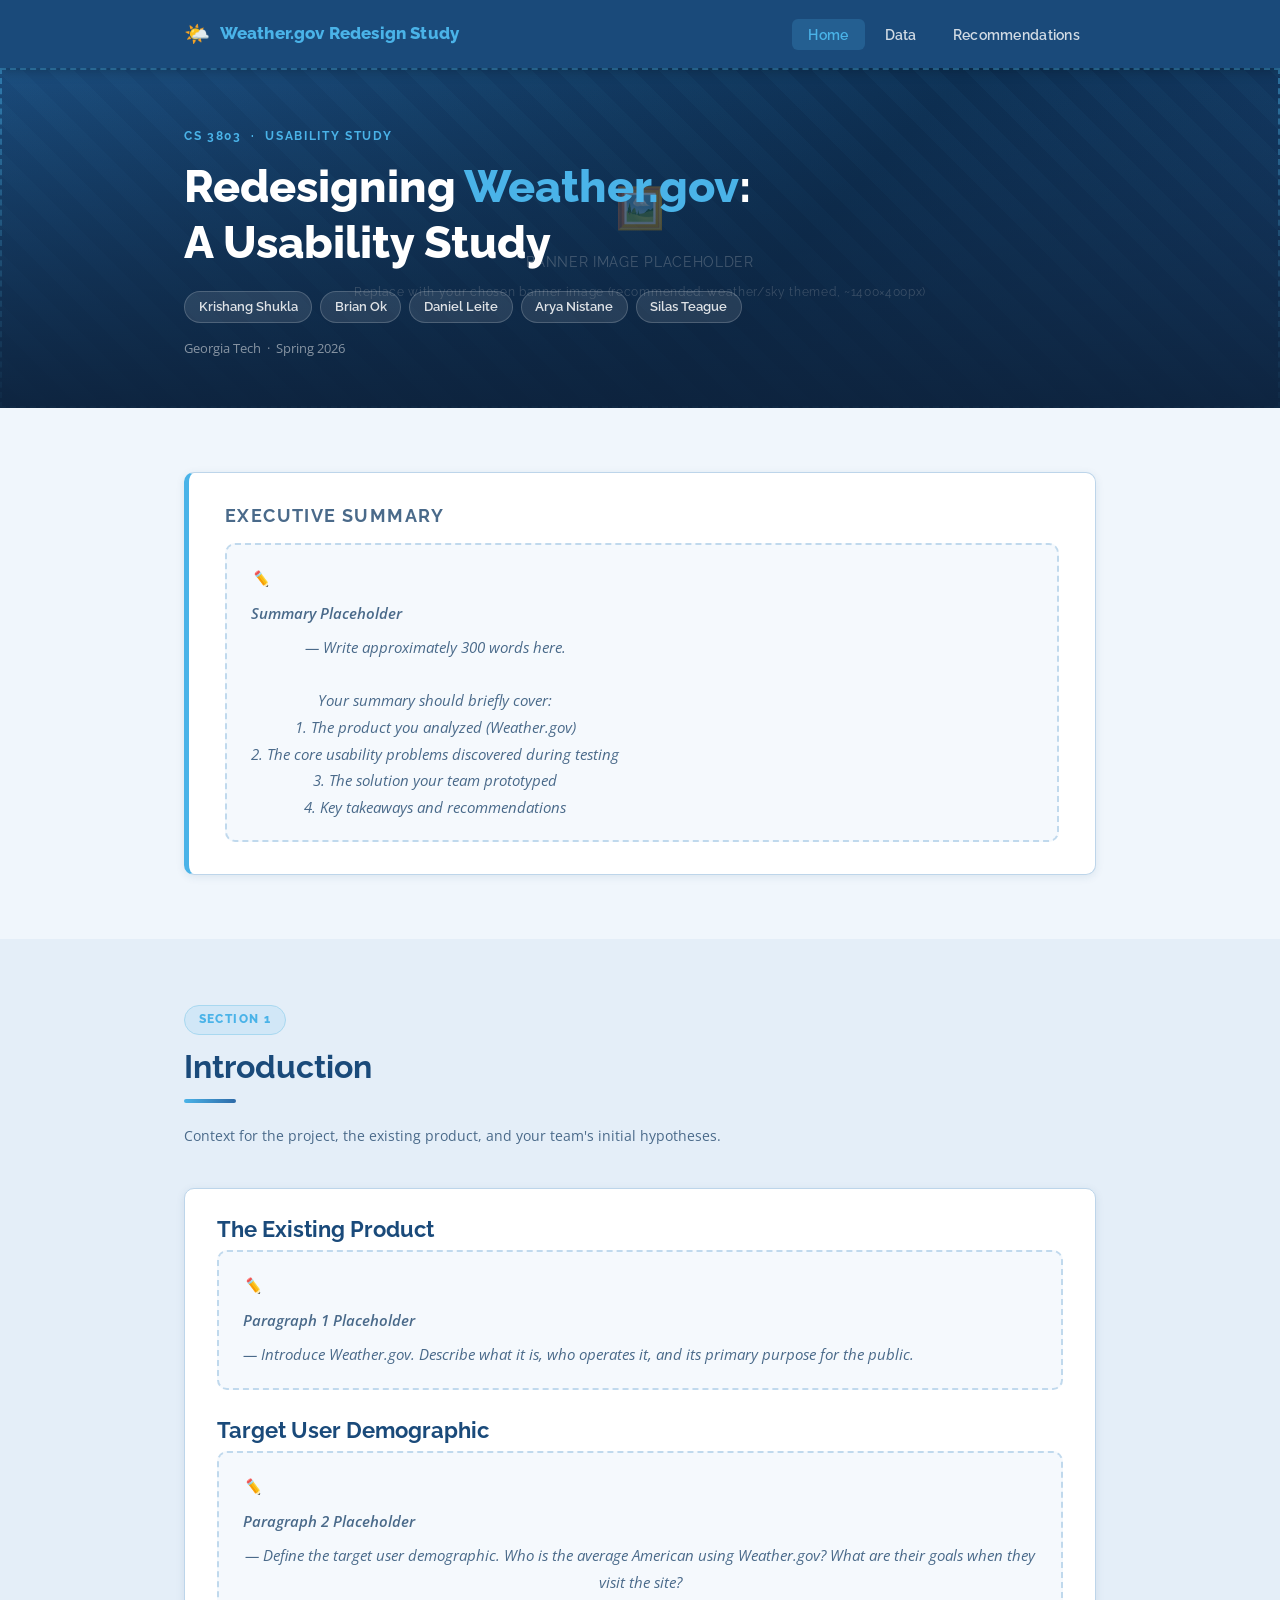
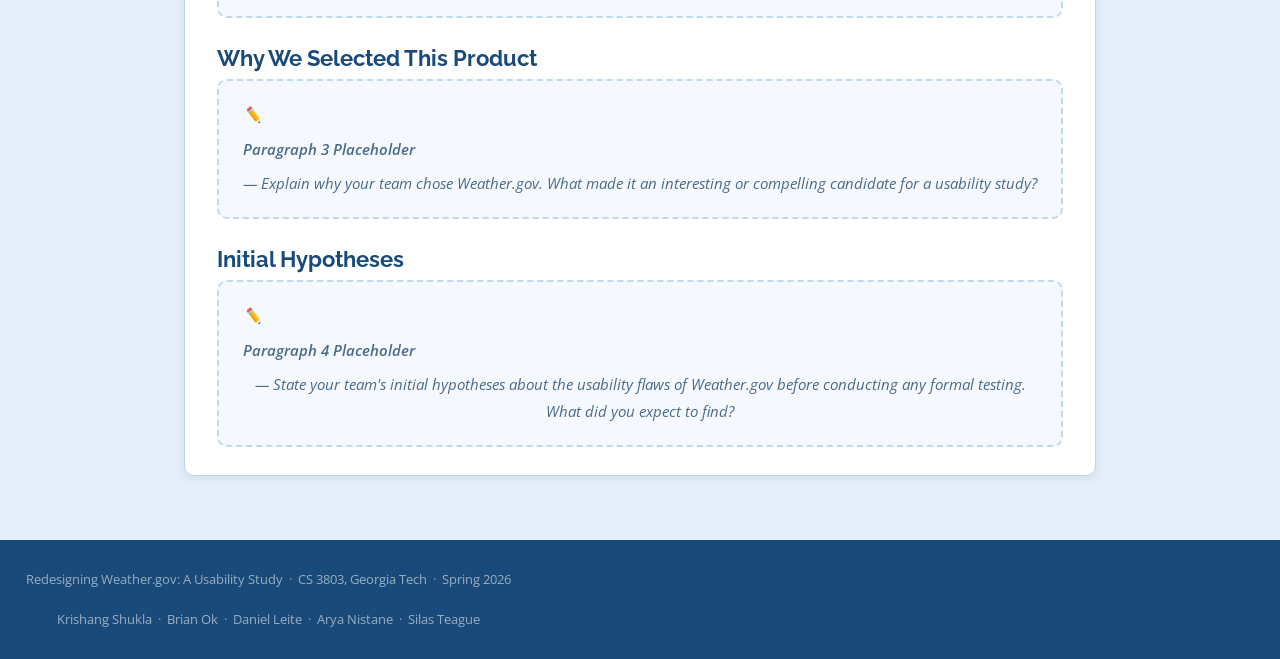
==== index.html @ 23326014 "created html and css files" ====
<!DOCTYPE html>
<html lang="en">
<head>
  <meta charset="UTF-8" />
  <meta name="viewport" content="width=device-width, initial-scale=1.0" />
  <title>Redesigning Weather.gov — Usability Study</title>
  <link rel="stylesheet" href="styles.css" />
</head>
<body>

  <!-- ======================================================
       NAVIGATION
  ====================================================== -->
  <nav class="navbar" role="navigation" aria-label="Main navigation">
    <div class="container">
      <div class="navbar__brand">
        <span class="brand-icon">🌤️</span>
        <span class="brand-text">Weather.gov <span>Redesign Study</span></span>
      </div>
      <ul class="navbar__links">
        <li><a href="index.html" class="active">Home</a></li>
        <li><a href="data.html">Data</a></li>
        <li><a href="recommendations.html">Recommendations</a></li>
      </ul>
    </div>
  </nav>

  <main class="page-content">

    <!-- ======================================================
         HERO / BANNER
    ====================================================== -->
    <header class="hero" role="banner">

      <!-- Banner image placeholder — replace with your banner image -->
      <div class="hero__banner-placeholder" aria-hidden="true">
        <span class="ph-icon">🖼️</span>
        <span>BANNER IMAGE PLACEHOLDER</span>
        <span style="font-size:0.75rem;">Replace with your chosen banner image (recommended: weather/sky themed, ~1400×400px)</span>
      </div>

      <div class="hero__overlay">
        <div class="container">
          <div class="hero__tag">CS 3803 &nbsp;·&nbsp; Usability Study</div>
          <h1 class="hero__title">
            Redesigning <span>Weather.gov</span>:<br>
            A Usability Study
          </h1>
          <div class="hero__authors" aria-label="Authors">
            <span class="author-chip">Krishang Shukla</span>
            <span class="author-chip">Brian Ok</span>
            <span class="author-chip">Daniel Leite</span>
            <span class="author-chip">Arya Nistane</span>
            <span class="author-chip">Silas Teague</span>
          </div>
          <p class="hero__course">Georgia Tech &nbsp;·&nbsp; Spring 2026</p>
        </div>
      </div>
    </header>

    <!-- ======================================================
         SUMMARY
    ====================================================== -->
    <section class="section" aria-labelledby="summary-heading">
      <div class="container">
        <div class="summary-card">
          <h2 id="summary-heading">Executive Summary</h2>

          <!-- ✏️ WRITE HERE: ~300 words. Cover (1) the product you analyzed,
               (2) core problems discovered during testing, (3) the solution
               you prototyped, and (4) key takeaways / recommendations. -->
          <div class="placeholder placeholder--text" role="region" aria-label="Summary placeholder">
            ✏️ <strong>Summary Placeholder</strong> — Write approximately 300 words here.<br><br>
            Your summary should briefly cover:<br>
            1. The product you analyzed (Weather.gov)<br>
            2. The core usability problems discovered during testing<br>
            3. The solution your team prototyped<br>
            4. Key takeaways and recommendations
          </div>

        </div>
      </div>
    </section>

    <!-- ======================================================
         INTRODUCTION
    ====================================================== -->
    <section class="section section--alt" aria-labelledby="intro-heading">
      <div class="container">

        <div class="section-header">
          <span class="section-label">Section 1</span>
          <h2 id="intro-heading">Introduction</h2>
          <div class="divider"></div>
          <p style="color: var(--text-muted); font-size: 0.9rem;">
            Context for the project, the existing product, and your team's initial hypotheses.
          </p>
        </div>

        <div class="card">

          <!-- ✏️ PARAGRAPH 1: Introduce the existing product (Weather.gov).
               What is it? Who runs it? What is its purpose? -->
          <h3>The Existing Product</h3>
          <div class="placeholder placeholder--text" aria-label="Introduction paragraph 1 placeholder">
            ✏️ <strong>Paragraph 1 Placeholder</strong> — Introduce Weather.gov. Describe what it is, who operates it, and its primary purpose for the public.
          </div>

          <br>

          <!-- ✏️ PARAGRAPH 2: Define the target user demographic for Weather.gov. -->
          <h3>Target User Demographic</h3>
          <div class="placeholder placeholder--text" aria-label="Introduction paragraph 2 placeholder">
            ✏️ <strong>Paragraph 2 Placeholder</strong> — Define the target user demographic. Who is the average American using Weather.gov? What are their goals when they visit the site?
          </div>

          <br>

          <!-- ✏️ PARAGRAPH 3: Why did your team select Weather.gov? -->
          <h3>Why We Selected This Product</h3>
          <div class="placeholder placeholder--text" aria-label="Introduction paragraph 3 placeholder">
            ✏️ <strong>Paragraph 3 Placeholder</strong> — Explain why your team chose Weather.gov. What made it an interesting or compelling candidate for a usability study?
          </div>

          <br>

          <!-- ✏️ PARAGRAPH 4: What were your initial hypotheses about its usability flaws? -->
          <h3>Initial Hypotheses</h3>
          <div class="placeholder placeholder--text" aria-label="Introduction paragraph 4 placeholder">
            ✏️ <strong>Paragraph 4 Placeholder</strong> — State your team's initial hypotheses about the usability flaws of Weather.gov before conducting any formal testing. What did you expect to find?
          </div>

        </div>
      </div>
    </section>

  </main>

  <!-- ======================================================
       FOOTER
  ====================================================== -->
  <footer class="footer" role="contentinfo">
    <p>Redesigning Weather.gov: A Usability Study &nbsp;·&nbsp; CS 3803, Georgia Tech &nbsp;·&nbsp; Spring 2026</p>
    <p style="margin-top:0.35rem;">Krishang Shukla &nbsp;·&nbsp; Brian Ok &nbsp;·&nbsp; Daniel Leite &nbsp;·&nbsp; Arya Nistane &nbsp;·&nbsp; Silas Teague</p>
  </footer>

</body>
</html>
---- styles.css ----
/* ============================================================
   Weather.gov Redesign — Usability Study Report
   Shared Stylesheet
   ============================================================ */

/* ---------- Google Fonts ---------- */
@import url('https://fonts.googleapis.com/css2?family=Raleway:wght@400;600;700;800&family=Open+Sans:ital,wght@0,400;0,600;1,400&display=swap');

/* ---------- CSS Variables ---------- */
:root {
  --primary:        #1a4a7a;   /* deep navy — main brand */
  --primary-light:  #2d6aa8;   /* medium blue */
  --accent:         #4ab3e8;   /* sky blue */
  --accent-light:   #a8d8f0;   /* pale sky */
  --bg:             #f0f6fc;   /* page background */
  --bg-section:     #e4eef8;   /* alternating section bg */
  --white:          #ffffff;
  --text:           #192a3a;   /* near-black navy */
  --text-muted:     #4a6a8a;   /* muted blue-gray */
  --border:         #bdd5ea;   /* subtle border */
  --placeholder-bg: #ddeef9;   /* placeholder fill */
  --placeholder-border: #7ab8d9;
  --success:        #2e7d5e;
  --shadow-sm:      0 2px 8px rgba(26, 74, 122, 0.10);
  --shadow-md:      0 4px 20px rgba(26, 74, 122, 0.15);
  --radius:         10px;
  --radius-sm:      6px;
  --max-width:      960px;
  --nav-height:     68px;
}

/* ---------- Reset & Base ---------- */
*, *::before, *::after { box-sizing: border-box; margin: 0; padding: 0; }

html { scroll-behavior: smooth; }

body {
  font-family: 'Open Sans', sans-serif;
  font-size: 16px;
  line-height: 1.75;
  color: var(--text);
  background-color: var(--bg);
}

img {
  max-width: 100%;
  height: auto;
  display: block;
}

a {
  color: var(--primary-light);
  text-decoration: none;
}
a:hover { text-decoration: underline; }

/* ---------- Typography ---------- */
h1, h2, h3, h4 {
  font-family: 'Raleway', sans-serif;
  font-weight: 700;
  color: var(--primary);
  line-height: 1.25;
}

h1 { font-size: clamp(1.9rem, 4vw, 2.8rem); }
h2 { font-size: clamp(1.4rem, 3vw, 2rem);   margin-bottom: 0.5rem; }
h3 { font-size: clamp(1.1rem, 2.5vw, 1.35rem); margin-bottom: 0.4rem; }

p { margin-bottom: 1.1rem; max-width: 72ch; }
p:last-child { margin-bottom: 0; }

strong { font-weight: 600; }
em { font-style: italic; }

figcaption {
  font-size: 0.85rem;
  color: var(--text-muted);
  text-align: center;
  margin-top: 0.5rem;
  font-style: italic;
}

/* ---------- Layout Utilities ---------- */
.container {
  width: 100%;
  max-width: var(--max-width);
  margin-left: auto;
  margin-right: auto;
  padding-left: 1.5rem;
  padding-right: 1.5rem;
}

.section {
  padding: 4rem 0;
}

.section--alt {
  background-color: var(--bg-section);
}

.section-label {
  display: inline-block;
  font-family: 'Raleway', sans-serif;
  font-size: 0.75rem;
  font-weight: 800;
  letter-spacing: 0.12em;
  text-transform: uppercase;
  color: var(--accent);
  background-color: rgba(74, 179, 232, 0.12);
  border: 1px solid var(--accent-light);
  border-radius: 99px;
  padding: 0.2rem 0.85rem;
  margin-bottom: 0.75rem;
}

.section-header {
  margin-bottom: 2.5rem;
}

.divider {
  width: 52px;
  height: 4px;
  background: linear-gradient(90deg, var(--accent), var(--primary-light));
  border-radius: 99px;
  margin: 0.75rem 0 1.25rem;
}

/* ---------- Navigation ---------- */
.navbar {
  position: fixed;
  top: 0;
  left: 0;
  right: 0;
  z-index: 1000;
  height: var(--nav-height);
  background-color: var(--primary);
  box-shadow: 0 2px 12px rgba(0,0,0,0.25);
  display: flex;
  align-items: center;
}

.navbar .container {
  display: flex;
  align-items: center;
  justify-content: space-between;
}

.navbar__brand {
  font-family: 'Raleway', sans-serif;
  font-weight: 800;
  font-size: 1.05rem;
  color: var(--white);
  letter-spacing: 0.01em;
  display: flex;
  align-items: center;
  gap: 0.6rem;
}

.navbar__brand span {
  color: var(--accent);
}

.navbar__brand .brand-icon {
  font-size: 1.3rem;
}

.navbar__links {
  display: flex;
  list-style: none;
  gap: 0.25rem;
}

.navbar__links a {
  font-family: 'Raleway', sans-serif;
  font-weight: 600;
  font-size: 0.9rem;
  color: rgba(255,255,255,0.80);
  padding: 0.45rem 1rem;
  border-radius: var(--radius-sm);
  transition: background 0.2s, color 0.2s;
  letter-spacing: 0.02em;
}

.navbar__links a:hover,
.navbar__links a.active {
  background-color: rgba(255,255,255,0.12);
  color: var(--white);
  text-decoration: none;
}

.navbar__links a.active {
  background-color: rgba(74, 179, 232, 0.20);
  color: var(--accent);
}

/* ---------- Page Offset (for fixed nav) ---------- */
.page-content {
  padding-top: var(--nav-height);
}

/* ---------- Hero / Banner ---------- */
.hero {
  position: relative;
  width: 100%;
  min-height: 340px;
  background: linear-gradient(135deg, var(--primary) 0%, #0d2f52 60%, #163d6a 100%);
  display: flex;
  align-items: flex-end;
  overflow: hidden;
}

.hero__banner-placeholder {
  position: absolute;
  inset: 0;
  display: flex;
  flex-direction: column;
  align-items: center;
  justify-content: center;
  border: 2px dashed rgba(74, 179, 232, 0.45);
  background: repeating-linear-gradient(
    45deg,
    transparent,
    transparent 18px,
    rgba(74, 179, 232, 0.04) 18px,
    rgba(74, 179, 232, 0.04) 36px
  );
  gap: 0.5rem;
  color: rgba(255,255,255,0.45);
  font-family: 'Raleway', sans-serif;
  font-size: 0.85rem;
  letter-spacing: 0.05em;
}

.hero__banner-placeholder .ph-icon { font-size: 2.5rem; }

.hero__overlay {
  position: relative;
  z-index: 2;
  width: 100%;
  padding: 2.5rem 0 3rem;
  background: linear-gradient(to top, rgba(13,34,60,0.92) 0%, transparent 100%);
}

.hero__tag {
  display: inline-block;
  font-family: 'Raleway', sans-serif;
  font-size: 0.75rem;
  font-weight: 700;
  letter-spacing: 0.14em;
  text-transform: uppercase;
  color: var(--accent);
  margin-bottom: 0.75rem;
}

.hero__title {
  color: var(--white);
  font-size: clamp(1.7rem, 4.5vw, 2.8rem);
  font-weight: 800;
  max-width: 700px;
  margin-bottom: 1.25rem;
}

.hero__title span { color: var(--accent); }

.hero__authors {
  display: flex;
  flex-wrap: wrap;
  gap: 0.5rem;
  align-items: center;
}

.author-chip {
  font-family: 'Raleway', sans-serif;
  font-size: 0.82rem;
  font-weight: 600;
  color: rgba(255,255,255,0.85);
  background-color: rgba(255,255,255,0.10);
  border: 1px solid rgba(255,255,255,0.18);
  border-radius: 99px;
  padding: 0.22rem 0.85rem;
}

.hero__course {
  font-size: 0.82rem;
  color: rgba(255,255,255,0.50);
  margin-top: 0.85rem;
}

/* ---------- Page Hero (sub-pages) ---------- */
.page-hero {
  background: linear-gradient(135deg, var(--primary) 0%, #0d2f52 100%);
  padding: 3rem 0 2.5rem;
  color: var(--white);
}

.page-hero h1 { color: var(--white); }

.page-hero .page-hero__subtitle {
  color: rgba(255,255,255,0.65);
  font-size: 1rem;
  margin-top: 0.4rem;
  max-width: 60ch;
}

/* ---------- Summary Card ---------- */
.summary-card {
  background: var(--white);
  border: 1px solid var(--border);
  border-left: 5px solid var(--accent);
  border-radius: var(--radius);
  padding: 2rem 2.25rem;
  box-shadow: var(--shadow-sm);
}

.summary-card h2 {
  font-size: 1.1rem;
  text-transform: uppercase;
  letter-spacing: 0.08em;
  color: var(--text-muted);
  margin-bottom: 1rem;
}

/* ---------- Content Cards ---------- */
.card {
  background: var(--white);
  border: 1px solid var(--border);
  border-radius: var(--radius);
  padding: 1.75rem 2rem;
  box-shadow: var(--shadow-sm);
}

/* ---------- Placeholder Styles ---------- */
.placeholder {
  background-color: var(--placeholder-bg);
  border: 2px dashed var(--placeholder-border);
  border-radius: var(--radius);
  display: flex;
  flex-direction: column;
  align-items: center;
  justify-content: center;
  text-align: center;
  gap: 0.5rem;
  color: var(--primary-light);
  font-family: 'Raleway', sans-serif;
}

.placeholder__icon { font-size: 2rem; opacity: 0.6; }

.placeholder__label {
  font-size: 0.9rem;
  font-weight: 700;
  letter-spacing: 0.04em;
}

.placeholder__hint {
  font-size: 0.78rem;
  color: var(--text-muted);
  font-family: 'Open Sans', sans-serif;
  font-weight: 400;
  max-width: 28ch;
}

/* Placeholder sizes */
.placeholder--banner  { min-height: 220px; }
.placeholder--chart   { min-height: 280px; }
.placeholder--image   { min-height: 220px; }
.placeholder--text    {
  align-items: flex-start;
  padding: 1.25rem 1.5rem;
  min-height: auto;
  font-style: italic;
  color: var(--text-muted);
  font-family: 'Open Sans', sans-serif;
  font-size: 0.95rem;
  font-weight: 400;
  background-color: #f5f9fd;
  border-color: #c0d9ed;
}

/* ---------- Grid Layouts ---------- */
.grid-2 {
  display: grid;
  grid-template-columns: repeat(2, 1fr);
  gap: 1.5rem;
}

.grid-2-1 {
  display: grid;
  grid-template-columns: 2fr 1fr;
  gap: 1.5rem;
  align-items: start;
}

.before-after-grid {
  display: grid;
  grid-template-columns: 1fr 1fr;
  gap: 1.25rem;
}

/* ---------- Before/After Comparison ---------- */
.comparison-block {
  margin-bottom: 3rem;
}

.comparison-block h3 {
  margin-bottom: 1.25rem;
}

.comparison-label {
  font-family: 'Raleway', sans-serif;
  font-size: 0.72rem;
  font-weight: 800;
  letter-spacing: 0.12em;
  text-transform: uppercase;
  padding: 0.3rem 0.8rem;
  border-radius: var(--radius-sm) var(--radius-sm) 0 0;
  display: inline-block;
  margin-bottom: 0;
}

.comparison-label--before {
  background-color: #fde8e8;
  color: #b33030;
}

.comparison-label--after {
  background-color: #e2f5eb;
  color: #1e6e42;
}

.comparison-img-wrap {
  border: 1px solid var(--border);
  border-radius: 0 var(--radius) var(--radius) var(--radius);
  overflow: hidden;
}

/* ---------- Quotes Table ---------- */
.quotes-table {
  width: 100%;
  border-collapse: collapse;
  font-size: 0.93rem;
  background: var(--white);
  border-radius: var(--radius);
  overflow: hidden;
  box-shadow: var(--shadow-sm);
  border: 1px solid var(--border);
}

.quotes-table thead {
  background-color: var(--primary);
  color: var(--white);
  font-family: 'Raleway', sans-serif;
  font-size: 0.82rem;
  letter-spacing: 0.06em;
  text-transform: uppercase;
}

.quotes-table thead th {
  padding: 0.85rem 1.1rem;
  text-align: left;
  font-weight: 700;
}

.quotes-table tbody tr:nth-child(even) {
  background-color: var(--bg);
}

.quotes-table tbody td {
  padding: 0.9rem 1.1rem;
  vertical-align: top;
  border-bottom: 1px solid var(--border);
  color: var(--text);
}

.quotes-table tbody tr:last-child td {
  border-bottom: none;
}

.quotes-table td.quote-cell {
  font-style: italic;
  color: var(--text-muted);
}

.quotes-table td.quote-cell::before { content: '\201C'; }
.quotes-table td.quote-cell::after  { content: '\201D'; }

/* Placeholder row in table */
.quotes-table td.ph-cell {
  color: var(--placeholder-border);
  font-style: italic;
  font-size: 0.88rem;
}

/* ---------- Figma Embed ---------- */
.figma-embed-wrap {
  background-color: var(--placeholder-bg);
  border: 2px dashed var(--placeholder-border);
  border-radius: var(--radius);
  min-height: 480px;
  display: flex;
  flex-direction: column;
  align-items: center;
  justify-content: center;
  gap: 0.75rem;
  text-align: center;
  padding: 2rem;
}

.figma-embed-wrap .ph-icon { font-size: 2.5rem; color: var(--primary-light); opacity: 0.5; }
.figma-embed-wrap p {
  font-size: 0.9rem;
  color: var(--text-muted);
  max-width: 36ch;
}

/* ---------- Footer ---------- */
.footer {
  background-color: var(--primary);
  color: rgba(255,255,255,0.55);
  text-align: center;
  padding: 1.75rem 1rem;
  font-size: 0.82rem;
}

.footer a { color: var(--accent); }

/* ---------- Responsive ---------- */
@media (max-width: 700px) {
  .grid-2,
  .grid-2-1,
  .before-after-grid {
    grid-template-columns: 1fr;
  }

  .navbar__brand .brand-text { display: none; }
}
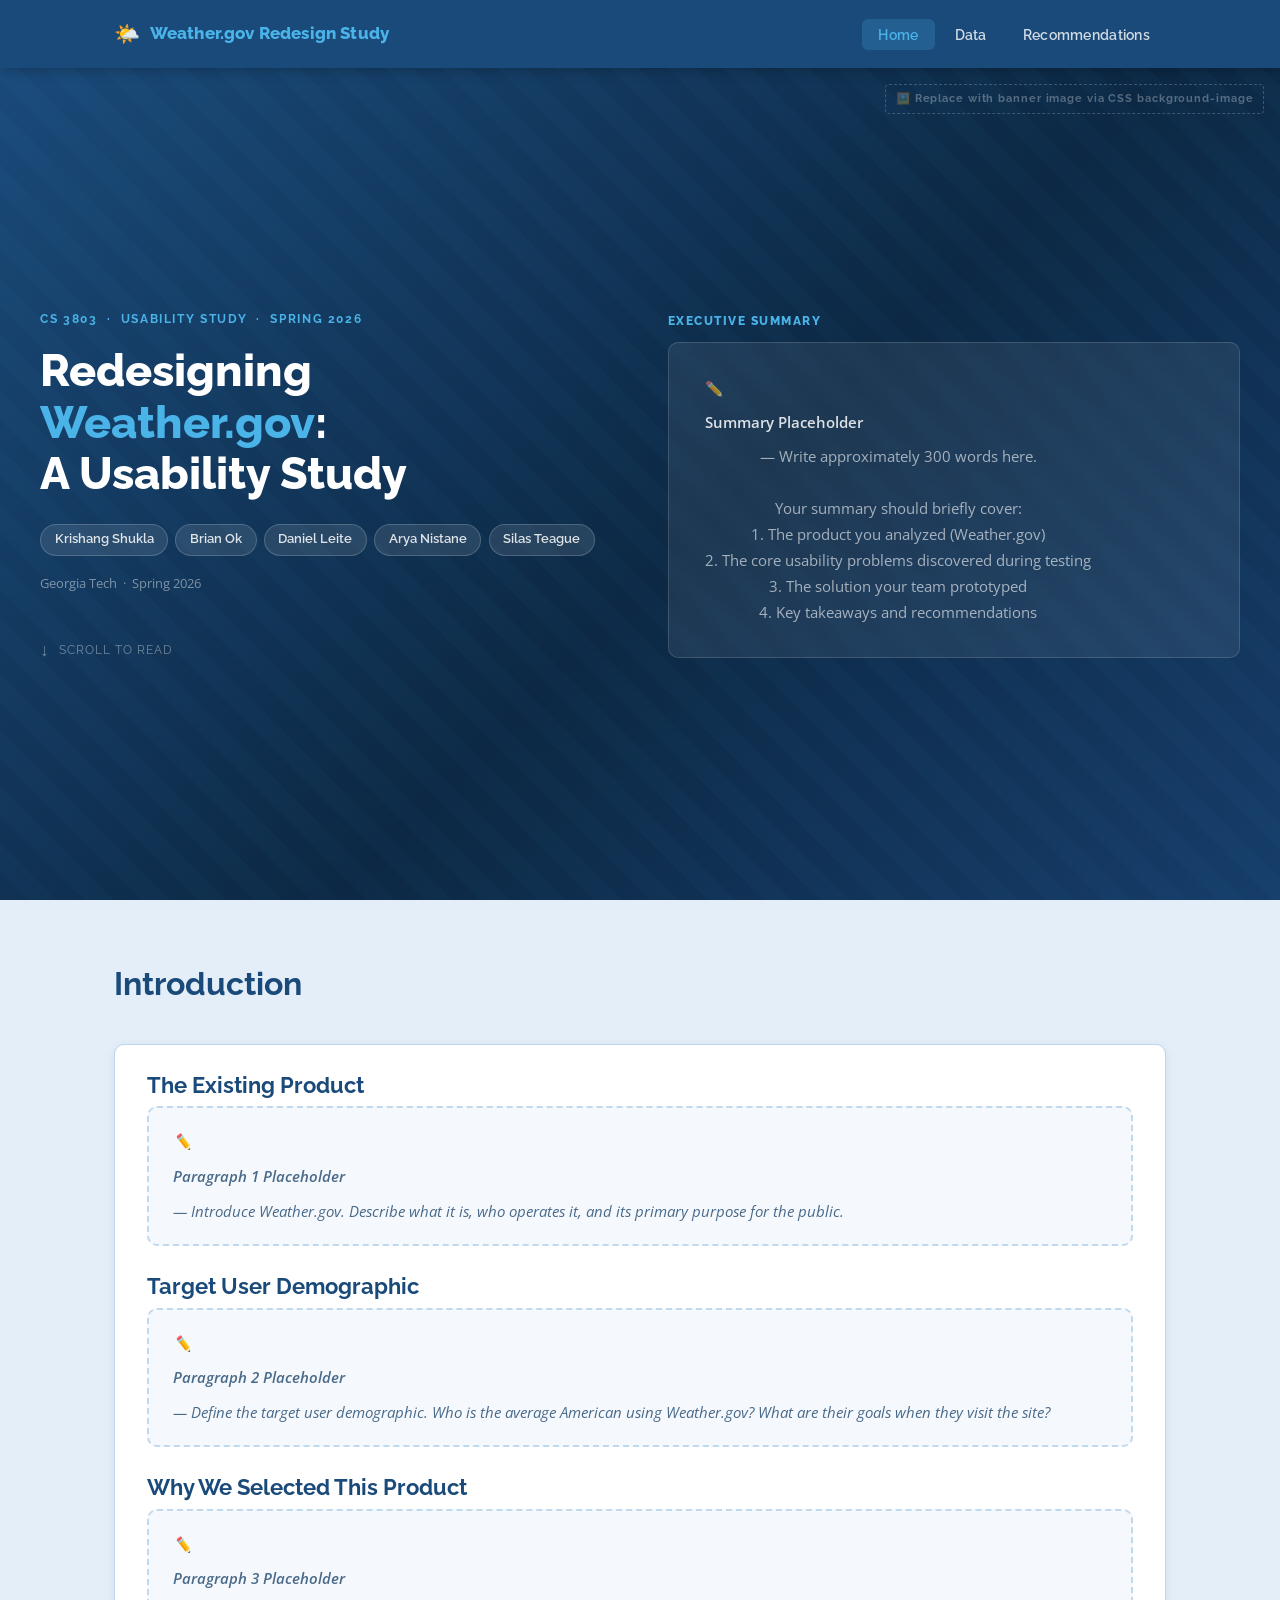
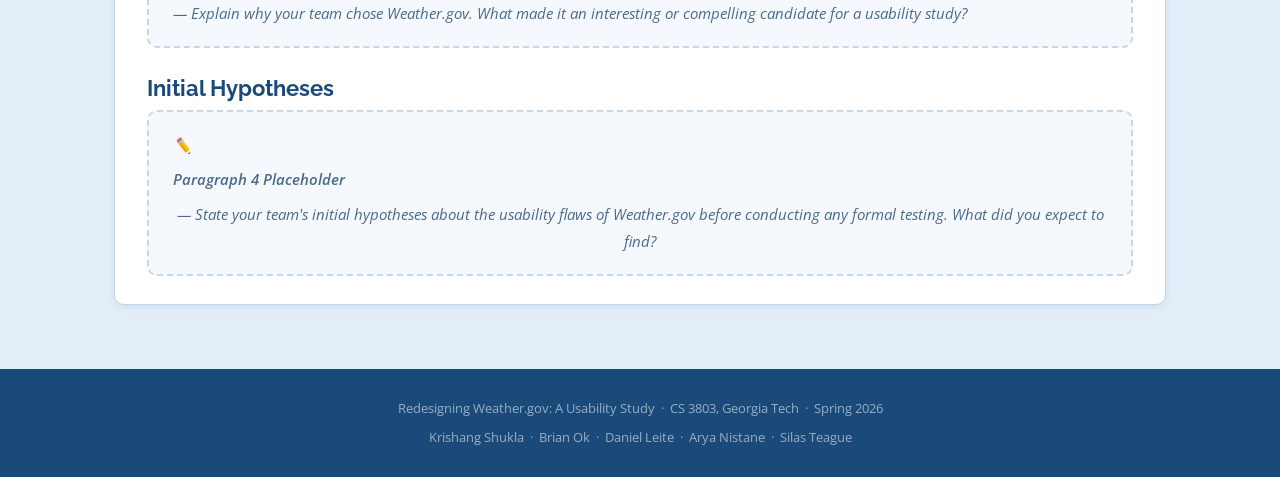
==== commit 10ea5836: "made landing page nicer, added in-page navbar, small stylistic changes" ====
--- a/index.html
+++ b/index.html
@@ -28,79 +28,80 @@
   <main class="page-content">
 
     <!-- ======================================================
-         HERO / BANNER
+         FULL-SCREEN HERO
+         Left: title / authors / course
+         Right: executive summary card
     ====================================================== -->
-    <header class="hero" role="banner">
+    <header class="hero-fs" role="banner">
 
-      <!-- Banner image placeholder — replace with your banner image -->
-      <div class="hero__banner-placeholder" aria-hidden="true">
-        <span class="ph-icon">🖼️</span>
-        <span>BANNER IMAGE PLACEHOLDER</span>
-        <span style="font-size:0.75rem;">Replace with your chosen banner image (recommended: weather/sky themed, ~1400×400px)</span>
-      </div>
+      <!-- Background — swap background-image URL to your banner when ready -->
+      <div class="hero-fs__bg" aria-hidden="true"></div>
+      <span class="hero-fs__bg-label" aria-hidden="true">🖼️ Replace with banner image via CSS background-image</span>
 
-      <div class="hero__overlay">
-        <div class="container">
-          <div class="hero__tag">CS 3803 &nbsp;·&nbsp; Usability Study</div>
-          <h1 class="hero__title">
-            Redesigning <span>Weather.gov</span>:<br>
+      <div class="hero-fs__grid">
+
+        <!-- LEFT: Header info -->
+        <div class="hero-fs__left">
+          <div class="hero-fs__tag">CS 3803 &nbsp;·&nbsp; Usability Study &nbsp;·&nbsp; Spring 2026</div>
+
+          <h1 class="hero-fs__title">
+            Redesigning<br>
+            <span>Weather.gov</span>:<br>
             A Usability Study
           </h1>
-          <div class="hero__authors" aria-label="Authors">
+
+          <div class="hero-fs__authors" aria-label="Authors">
             <span class="author-chip">Krishang Shukla</span>
             <span class="author-chip">Brian Ok</span>
             <span class="author-chip">Daniel Leite</span>
             <span class="author-chip">Arya Nistane</span>
             <span class="author-chip">Silas Teague</span>
           </div>
-          <p class="hero__course">Georgia Tech &nbsp;·&nbsp; Spring 2026</p>
+
+          <p class="hero-fs__course">Georgia Tech &nbsp;·&nbsp; Spring 2026</p>
+
+          <div class="hero-fs__scroll" aria-hidden="true">
+            <span class="scroll-arrow">↓</span>
+            <span>Scroll to read</span>
+          </div>
         </div>
+
+        <!-- RIGHT: Executive summary -->
+        <div class="hero-fs__right">
+          <p class="hero-fs__summary-heading" id="summary-heading">Executive Summary</p>
+          <div class="hero-fs__summary-card">
+
+            <!-- ✏️ WRITE HERE: ~300 words. Cover (1) the product you analyzed,
+                 (2) core problems discovered during testing, (3) the solution
+                 you prototyped, and (4) key takeaways / recommendations. -->
+            <div class="placeholder placeholder--text" role="region" aria-label="Summary placeholder">
+              ✏️ <strong>Summary Placeholder</strong> — Write approximately 300 words here.<br><br>
+              Your summary should briefly cover:<br>
+              1. The product you analyzed (Weather.gov)<br>
+              2. The core usability problems discovered during testing<br>
+              3. The solution your team prototyped<br>
+              4. Key takeaways and recommendations
+            </div>
+
+          </div>
+        </div>
+
       </div>
     </header>
 
     <!-- ======================================================
-         SUMMARY
-    ====================================================== -->
-    <section class="section" aria-labelledby="summary-heading">
-      <div class="container">
-        <div class="summary-card">
-          <h2 id="summary-heading">Executive Summary</h2>
-
-          <!-- ✏️ WRITE HERE: ~300 words. Cover (1) the product you analyzed,
-               (2) core problems discovered during testing, (3) the solution
-               you prototyped, and (4) key takeaways / recommendations. -->
-          <div class="placeholder placeholder--text" role="region" aria-label="Summary placeholder">
-            ✏️ <strong>Summary Placeholder</strong> — Write approximately 300 words here.<br><br>
-            Your summary should briefly cover:<br>
-            1. The product you analyzed (Weather.gov)<br>
-            2. The core usability problems discovered during testing<br>
-            3. The solution your team prototyped<br>
-            4. Key takeaways and recommendations
-          </div>
-
-        </div>
-      </div>
-    </section>
-
-    <!-- ======================================================
          INTRODUCTION
     ====================================================== -->
-    <section class="section section--alt" aria-labelledby="intro-heading">
+    <section class="section section--alt" id="introduction" aria-labelledby="intro-heading">
       <div class="container">
 
         <div class="section-header">
-          <span class="section-label">Section 1</span>
           <h2 id="intro-heading">Introduction</h2>
-          <div class="divider"></div>
-          <p style="color: var(--text-muted); font-size: 0.9rem;">
-            Context for the project, the existing product, and your team's initial hypotheses.
-          </p>
         </div>
 
         <div class="card">
 
-          <!-- ✏️ PARAGRAPH 1: Introduce the existing product (Weather.gov).
-               What is it? Who runs it? What is its purpose? -->
+          <!-- ✏️ PARAGRAPH 1: Introduce the existing product (Weather.gov). -->
           <h3>The Existing Product</h3>
           <div class="placeholder placeholder--text" aria-label="Introduction paragraph 1 placeholder">
             ✏️ <strong>Paragraph 1 Placeholder</strong> — Introduce Weather.gov. Describe what it is, who operates it, and its primary purpose for the public.
@@ -108,7 +109,7 @@
 
           <br>
 
-          <!-- ✏️ PARAGRAPH 2: Define the target user demographic for Weather.gov. -->
+          <!-- ✏️ PARAGRAPH 2: Define the target user demographic. -->
           <h3>Target User Demographic</h3>
           <div class="placeholder placeholder--text" aria-label="Introduction paragraph 2 placeholder">
             ✏️ <strong>Paragraph 2 Placeholder</strong> — Define the target user demographic. Who is the average American using Weather.gov? What are their goals when they visit the site?
@@ -124,7 +125,7 @@
 
           <br>
 
-          <!-- ✏️ PARAGRAPH 4: What were your initial hypotheses about its usability flaws? -->
+          <!-- ✏️ PARAGRAPH 4: Initial hypotheses about usability flaws. -->
           <h3>Initial Hypotheses</h3>
           <div class="placeholder placeholder--text" aria-label="Introduction paragraph 4 placeholder">
             ✏️ <strong>Paragraph 4 Placeholder</strong> — State your team's initial hypotheses about the usability flaws of Weather.gov before conducting any formal testing. What did you expect to find?
--- a/styles.css
+++ b/styles.css
@@ -25,8 +25,9 @@
   --shadow-md:      0 4px 20px rgba(26, 74, 122, 0.15);
   --radius:         10px;
   --radius-sm:      6px;
-  --max-width:      960px;
+  --max-width:      1100px;
   --nav-height:     68px;
+  --sidenav-width:  200px;
 }
 
 /* ---------- Reset & Base ---------- */
@@ -522,9 +523,264 @@
   font-size: 0.82rem;
 }
 
+.footer p {
+  max-width: none;
+  margin: 0 auto;
+  text-align: center;
+}
+
 .footer a { color: var(--accent); }
 
-/* ---------- Responsive ---------- */
+/* ============================================================
+   FULL-SCREEN HERO (Home page)
+   ============================================================ */
+.hero-fs {
+  position: relative;
+  min-height: calc(100vh - var(--nav-height));
+  display: flex;
+  align-items: center;
+  background: linear-gradient(135deg, var(--primary) 0%, #0c2844 55%, #163d6a 100%);
+  overflow: hidden;
+}
+
+/* Banner image behind the hero — replace background-image when ready */
+.hero-fs__bg {
+  position: absolute;
+  inset: 0;
+  background-size: cover;
+  background-position: center;
+  opacity: 0.18;
+  /* placeholder pattern */
+  background-image: repeating-linear-gradient(
+    45deg,
+    transparent,
+    transparent 20px,
+    rgba(74, 179, 232, 0.15) 20px,
+    rgba(74, 179, 232, 0.15) 40px
+  );
+}
+
+.hero-fs__bg-label {
+  position: absolute;
+  top: 1rem;
+  right: 1rem;
+  font-family: 'Raleway', sans-serif;
+  font-size: 0.7rem;
+  font-weight: 700;
+  letter-spacing: 0.08em;
+  color: rgba(255,255,255,0.3);
+  border: 1px dashed rgba(255,255,255,0.2);
+  padding: 0.25rem 0.6rem;
+  border-radius: 4px;
+}
+
+.hero-fs__grid {
+  position: relative;
+  z-index: 2;
+  width: 100%;
+  max-width: 1380px;
+  margin: 0 auto;
+  padding: 4rem 2.5rem;
+  display: grid;
+  grid-template-columns: 1fr 1fr;
+  gap: 3.5rem;
+  align-items: center;
+}
+
+/* Left column */
+.hero-fs__left {}
+
+.hero-fs__tag {
+  display: inline-block;
+  font-family: 'Raleway', sans-serif;
+  font-size: 0.73rem;
+  font-weight: 700;
+  letter-spacing: 0.14em;
+  text-transform: uppercase;
+  color: var(--accent);
+  margin-bottom: 1rem;
+}
+
+.hero-fs__title {
+  font-family: 'Raleway', sans-serif;
+  font-weight: 800;
+  font-size: clamp(1.9rem, 3.5vw, 3rem);
+  color: var(--white);
+  line-height: 1.15;
+  margin-bottom: 1.5rem;
+}
+
+.hero-fs__title span { color: var(--accent); }
+
+.hero-fs__authors {
+  display: flex;
+  flex-wrap: nowrap;
+  gap: 0.45rem;
+  margin-bottom: 1rem;
+}
+
+.hero-fs__course {
+  font-size: 0.82rem;
+  color: rgba(255,255,255,0.45);
+  margin-bottom: 2.5rem;
+}
+
+.hero-fs__scroll {
+  display: flex;
+  align-items: center;
+  gap: 0.6rem;
+  color: rgba(255,255,255,0.40);
+  font-size: 0.78rem;
+  font-family: 'Raleway', sans-serif;
+  letter-spacing: 0.08em;
+  text-transform: uppercase;
+}
+
+.scroll-arrow {
+  display: inline-block;
+  animation: bounce 1.8s infinite;
+  font-size: 1.1rem;
+}
+
+@keyframes bounce {
+  0%, 100% { transform: translateY(0); }
+  50%       { transform: translateY(6px); }
+}
+
+/* Right column — summary card */
+.hero-fs__right {}
+
+.hero-fs__summary-card {
+  background: rgba(255, 255, 255, 0.07);
+  border: 1px solid rgba(255, 255, 255, 0.14);
+  border-radius: var(--radius);
+  padding: 2rem 2.25rem;
+  backdrop-filter: blur(6px);
+  -webkit-backdrop-filter: blur(6px);
+  max-height: 70vh;
+  overflow-y: auto;
+  scrollbar-width: thin;
+  scrollbar-color: rgba(255,255,255,0.2) transparent;
+}
+
+/* h2 is now outside the card; see .hero-fs__summary-heading above */
+
+/* Summary heading sits above the card, not inside it */
+.hero-fs__summary-heading {
+  font-family: 'Raleway', sans-serif;
+  font-size: 0.78rem;
+  font-weight: 800;
+  text-transform: uppercase;
+  letter-spacing: 0.12em;
+  color: var(--accent);
+  margin-bottom: 0.65rem;
+}
+
+/* Strip the inner placeholder box — the card itself is the container */
+.hero-fs__summary-card .placeholder--text {
+  background: transparent;
+  border: none;
+  padding: 0;
+  color: rgba(255,255,255,0.60);
+  font-style: normal;
+  font-size: 0.93rem;
+}
+
+.hero-fs__summary-card .placeholder--text strong {
+  color: rgba(255,255,255,0.85);
+}
+
+/* ============================================================
+   LEFT SIDENAV (Data & Recommendations pages)
+   ============================================================ */
+.sidenav {
+  position: fixed;
+  top: var(--nav-height);
+  left: 0;
+  width: var(--sidenav-width);
+  height: calc(100vh - var(--nav-height));
+  background: var(--white);
+  border-right: 1px solid var(--border);
+  overflow-y: auto;
+  padding: 2rem 0 2rem;
+  z-index: 900;
+  display: flex;
+  flex-direction: column;
+}
+
+.sidenav__title {
+  font-family: 'Raleway', sans-serif;
+  font-size: 0.65rem;
+  font-weight: 800;
+  letter-spacing: 0.14em;
+  text-transform: uppercase;
+  color: var(--text-muted);
+  padding: 0 1.25rem;
+  margin-bottom: 0.75rem;
+}
+
+.sidenav__list {
+  list-style: none;
+  padding: 0;
+  margin: 0;
+}
+
+.sidenav__list a {
+  display: block;
+  font-family: 'Raleway', sans-serif;
+  font-size: 0.82rem;
+  font-weight: 600;
+  color: var(--text-muted);
+  padding: 0.55rem 1.25rem;
+  border-left: 3px solid transparent;
+  transition: color 0.18s, border-color 0.18s, background 0.18s;
+  text-decoration: none;
+  line-height: 1.3;
+}
+
+.sidenav__list a:hover {
+  color: var(--primary);
+  background: var(--bg);
+}
+
+.sidenav__list a.active {
+  color: var(--primary);
+  border-left-color: var(--accent);
+  background: var(--placeholder-bg);
+  font-weight: 700;
+}
+
+.sidenav__divider {
+  height: 1px;
+  background: var(--border);
+  margin: 0.75rem 1.25rem;
+}
+
+/* Pages with sidenav: offset content to the right */
+.has-sidenav .page-content {
+  padding-left: var(--sidenav-width);
+}
+
+/* ============================================================
+   Responsive — Responsive ----------
+   ============================================================ */
+@media (max-width: 900px) {
+  .hero-fs__grid {
+    grid-template-columns: 1fr;
+    gap: 2rem;
+  }
+
+  .hero-fs__summary-card {
+    max-height: none;
+  }
+
+  .sidenav { display: none; }
+
+  .has-sidenav .page-content {
+    padding-left: 0;
+  }
+}
+
 @media (max-width: 700px) {
   .grid-2,
   .grid-2-1,
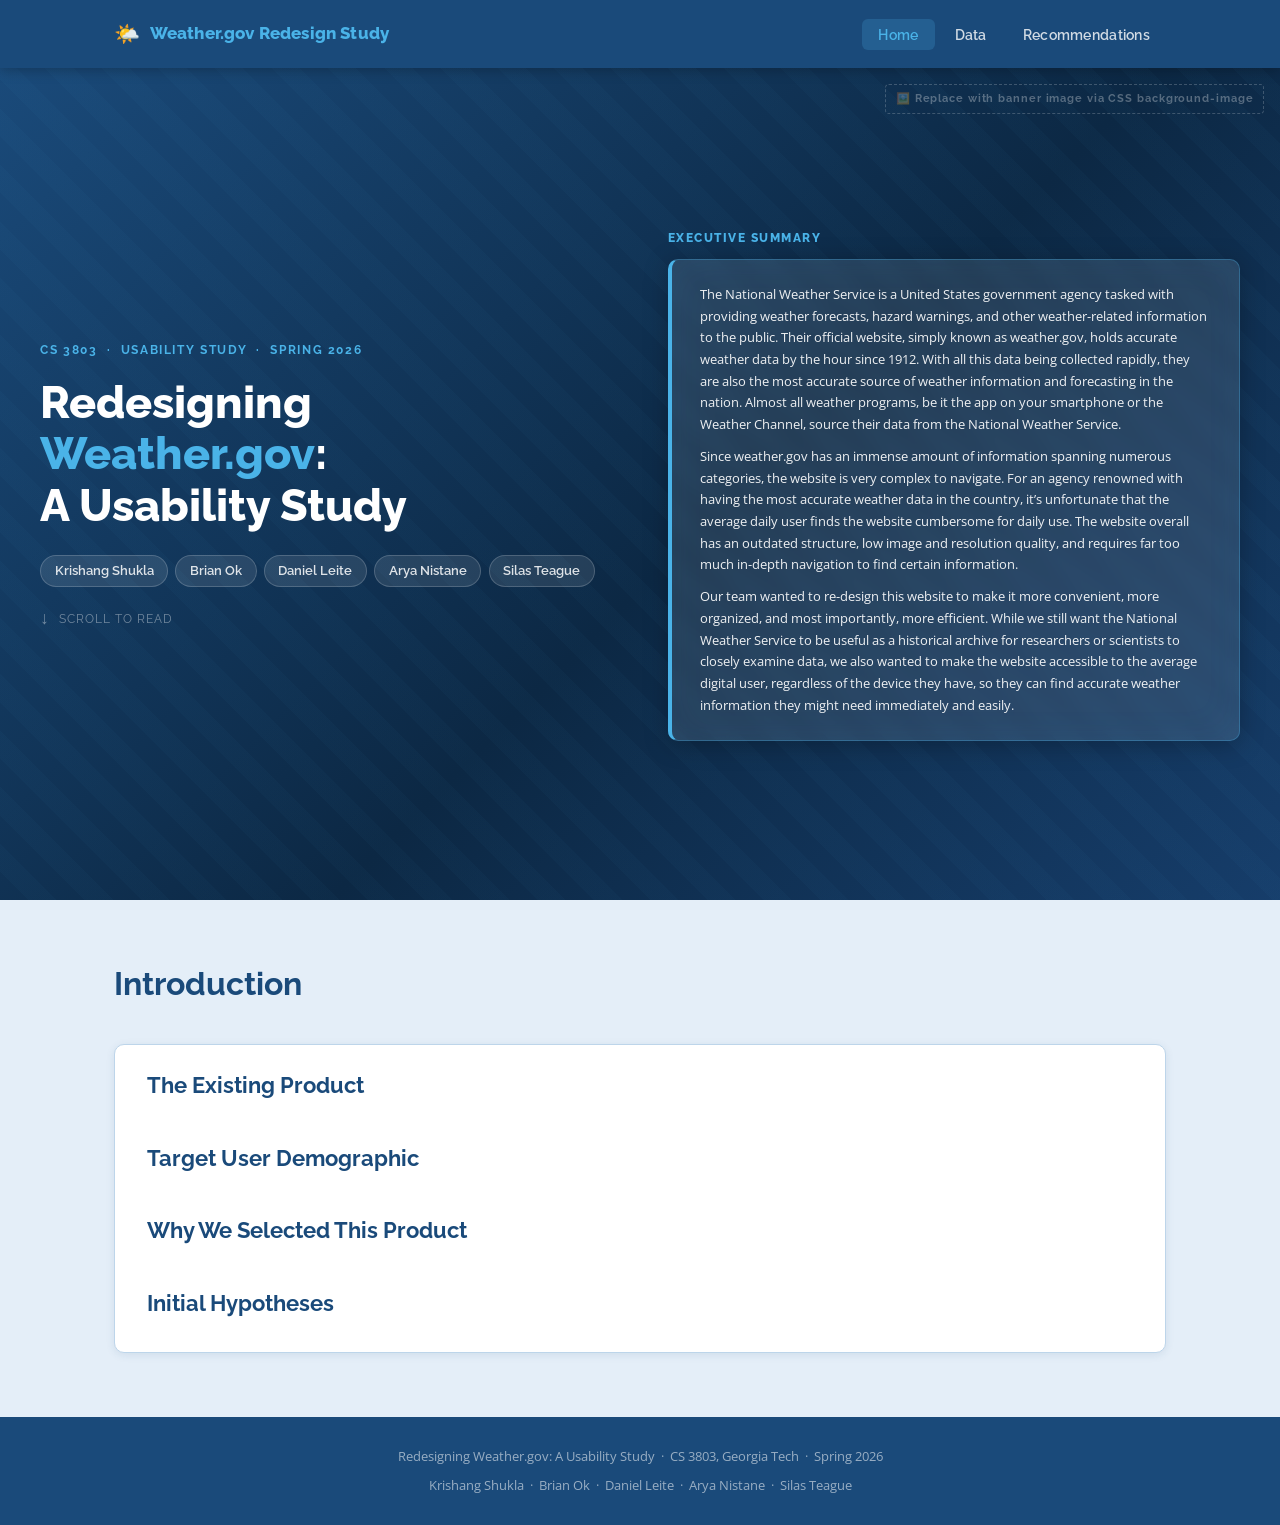
==== commit faba4043: "added intro and methodoly text, improve landing card design" ====
--- a/index.html
+++ b/index.html
@@ -58,7 +58,7 @@
             <span class="author-chip">Silas Teague</span>
           </div>
 
-          <p class="hero-fs__course">Georgia Tech &nbsp;·&nbsp; Spring 2026</p>
+          <!-- <p class="hero-fs__course">Georgia Tech &nbsp;·&nbsp; Spring 2026</p> -->
 
           <div class="hero-fs__scroll" aria-hidden="true">
             <span class="scroll-arrow">↓</span>
@@ -74,14 +74,9 @@
             <!-- ✏️ WRITE HERE: ~300 words. Cover (1) the product you analyzed,
                  (2) core problems discovered during testing, (3) the solution
                  you prototyped, and (4) key takeaways / recommendations. -->
-            <div class="placeholder placeholder--text" role="region" aria-label="Summary placeholder">
-              ✏️ <strong>Summary Placeholder</strong> — Write approximately 300 words here.<br><br>
-              Your summary should briefly cover:<br>
-              1. The product you analyzed (Weather.gov)<br>
-              2. The core usability problems discovered during testing<br>
-              3. The solution your team prototyped<br>
-              4. Key takeaways and recommendations
-            </div>
+            <p>The National Weather Service is a United States government agency tasked with providing weather forecasts, hazard warnings, and other weather-related information to the public. Their official website, simply known as weather.gov, holds accurate weather data by the hour since 1912. With all this data being collected rapidly, they are also the most accurate source of weather information and forecasting in the nation. Almost all weather programs, be it the app on your smartphone or the Weather Channel, source their data from the National Weather Service.</p>
+            <p>Since weather.gov has an immense amount of information spanning numerous categories, the website is very complex to navigate. For an agency renowned with having the most accurate weather data in the country, it’s unfortunate that the average daily user finds the website cumbersome for daily use. The website overall has an outdated structure, low image and resolution quality, and requires far too much in-depth navigation to find certain information.</p>
+            <p>Our team wanted to re-design this website to make it more convenient, more organized, and most importantly, more efficient. While we still want the National Weather Service to be useful as a historical archive for researchers or scientists to closely examine data, we also wanted to make the website accessible to the average digital user, regardless of the device they have, so they can find accurate weather information they might need immediately and easily.</p>
 
           </div>
         </div>
@@ -103,33 +98,25 @@
 
           <!-- ✏️ PARAGRAPH 1: Introduce the existing product (Weather.gov). -->
           <h3>The Existing Product</h3>
-          <div class="placeholder placeholder--text" aria-label="Introduction paragraph 1 placeholder">
-            ✏️ <strong>Paragraph 1 Placeholder</strong> — Introduce Weather.gov. Describe what it is, who operates it, and its primary purpose for the public.
-          </div>
+          <p></p>
 
           <br>
 
           <!-- ✏️ PARAGRAPH 2: Define the target user demographic. -->
           <h3>Target User Demographic</h3>
-          <div class="placeholder placeholder--text" aria-label="Introduction paragraph 2 placeholder">
-            ✏️ <strong>Paragraph 2 Placeholder</strong> — Define the target user demographic. Who is the average American using Weather.gov? What are their goals when they visit the site?
-          </div>
+          <p></p>
 
           <br>
 
           <!-- ✏️ PARAGRAPH 3: Why did your team select Weather.gov? -->
           <h3>Why We Selected This Product</h3>
-          <div class="placeholder placeholder--text" aria-label="Introduction paragraph 3 placeholder">
-            ✏️ <strong>Paragraph 3 Placeholder</strong> — Explain why your team chose Weather.gov. What made it an interesting or compelling candidate for a usability study?
-          </div>
+          <p></p>
 
           <br>
 
           <!-- ✏️ PARAGRAPH 4: Initial hypotheses about usability flaws. -->
           <h3>Initial Hypotheses</h3>
-          <div class="placeholder placeholder--text" aria-label="Introduction paragraph 4 placeholder">
-            ✏️ <strong>Paragraph 4 Placeholder</strong> — State your team's initial hypotheses about the usability flaws of Weather.gov before conducting any formal testing. What did you expect to find?
-          </div>
+          <p></p>
 
         </div>
       </div>
@@ -146,4 +133,4 @@
   </footer>
 
 </body>
-</html>
+</html>
--- a/styles.css
+++ b/styles.css
@@ -378,6 +378,23 @@
   border-color: #c0d9ed;
 }
 
+/* ---------- Text inside cards — full width ---------- */
+.card p { max-width: none; }
+
+/* ---------- Lists inside cards ---------- */
+.card ul {
+  margin: 0.5rem 0 1rem 1.25rem;
+  padding: 0;
+}
+
+.card ul li {
+  margin-bottom: 0.55rem;
+  line-height: 1.65;
+  color: var(--text);
+}
+
+.card ul li:last-child { margin-bottom: 0; }
+
 /* ---------- Grid Layouts ---------- */
 .grid-2 {
   display: grid;
@@ -651,19 +668,30 @@
 .hero-fs__right {}
 
 .hero-fs__summary-card {
-  background: rgba(255, 255, 255, 0.07);
-  border: 1px solid rgba(255, 255, 255, 0.14);
+  background: rgba(255, 255, 255, 0.10);
+  border: 1px solid rgba(74, 179, 232, 0.35);
+  border-left: 4px solid var(--accent);
   border-radius: var(--radius);
-  padding: 2rem 2.25rem;
-  backdrop-filter: blur(6px);
-  -webkit-backdrop-filter: blur(6px);
-  max-height: 70vh;
-  overflow-y: auto;
-  scrollbar-width: thin;
-  scrollbar-color: rgba(255,255,255,0.2) transparent;
+  padding: 1.5rem 1.75rem;
+  backdrop-filter: blur(8px);
+  -webkit-backdrop-filter: blur(8px);
+  box-shadow: 0 4px 24px rgba(0, 0, 0, 0.25), inset 0 0 40px rgba(74, 179, 232, 0.05);
 }
 
 /* h2 is now outside the card; see .hero-fs__summary-heading above */
+
+/* Paragraph text inside the dark hero summary card */
+.hero-fs__summary-card p {
+  color: rgba(255, 255, 255, 0.92);
+  font-size: 0.82rem;
+  line-height: 1.65;
+  margin-bottom: 0.65rem;
+  max-width: none;
+}
+
+.hero-fs__summary-card p:last-child {
+  margin-bottom: 0;
+}
 
 /* Summary heading sits above the card, not inside it */
 .hero-fs__summary-heading {
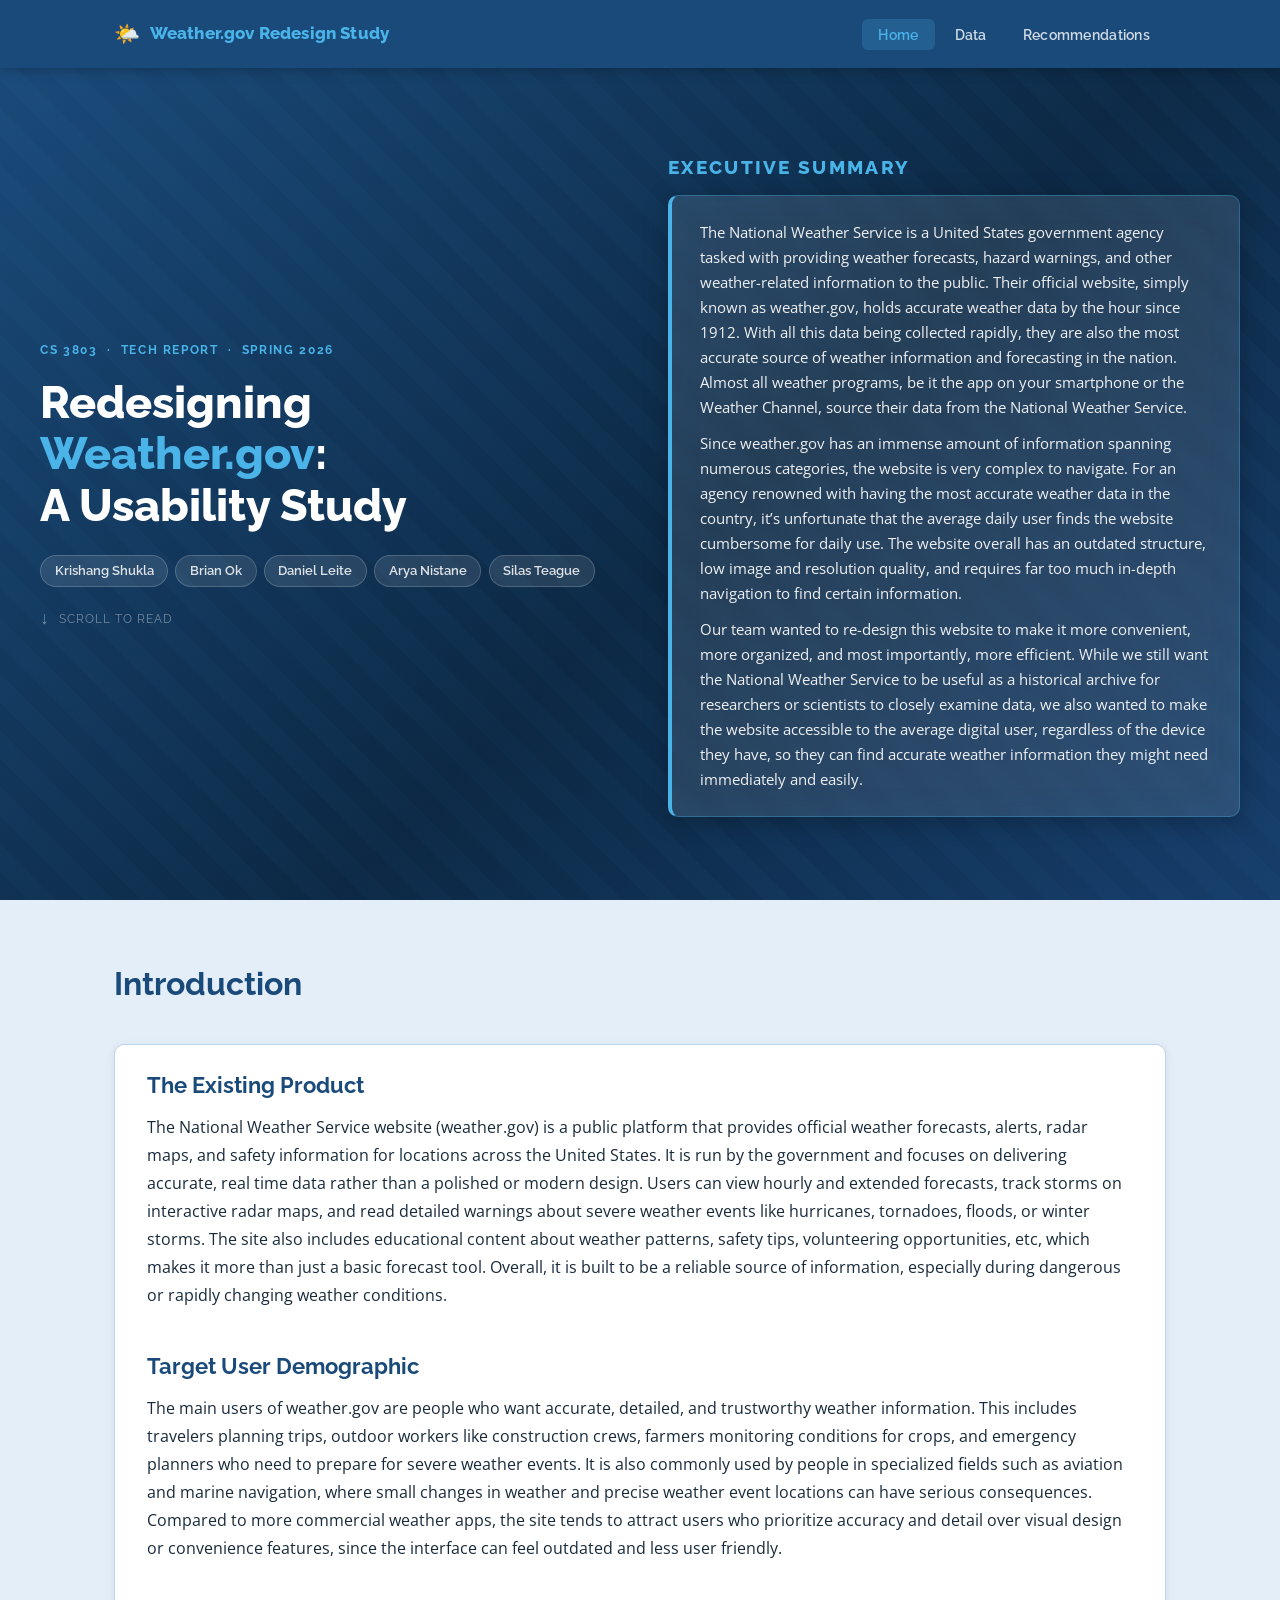
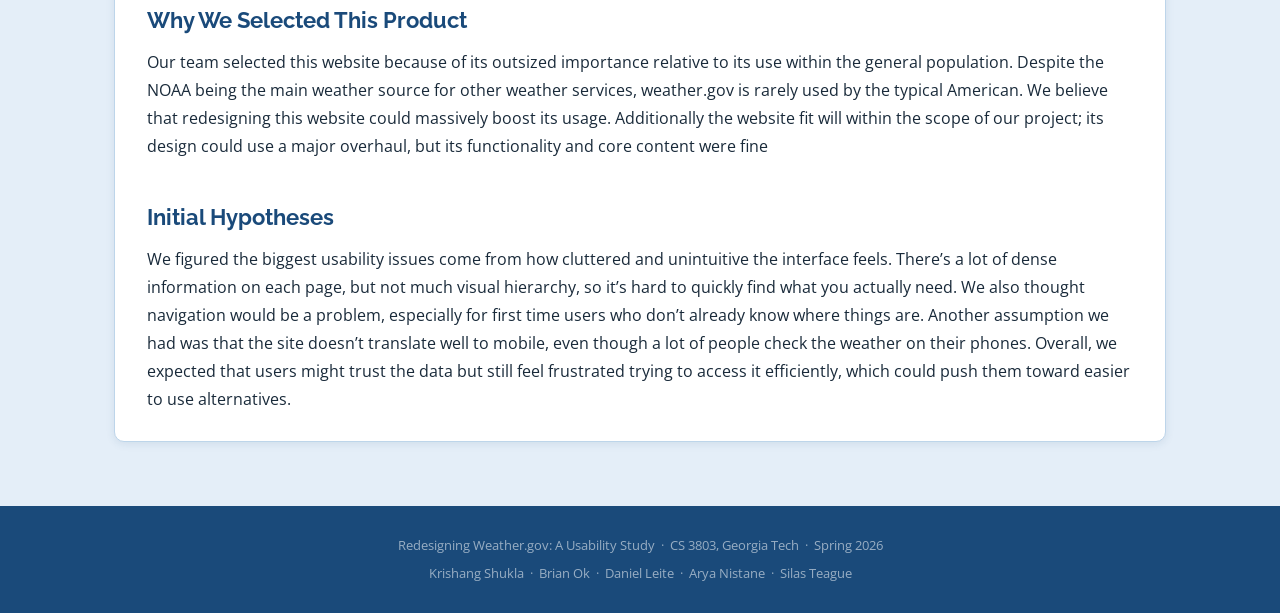
==== commit 4cd28c6e: "styling + add intro paragraphs" ====
--- a/index.html
+++ b/index.html
@@ -3,7 +3,7 @@
 <head>
   <meta charset="UTF-8" />
   <meta name="viewport" content="width=device-width, initial-scale=1.0" />
-  <title>Redesigning Weather.gov — Usability Study</title>
+  <title>Redesigning Weather.gov — Tech Report</title>
   <link rel="stylesheet" href="styles.css" />
 </head>
 <body>
@@ -36,13 +36,12 @@
 
       <!-- Background — swap background-image URL to your banner when ready -->
       <div class="hero-fs__bg" aria-hidden="true"></div>
-      <span class="hero-fs__bg-label" aria-hidden="true">🖼️ Replace with banner image via CSS background-image</span>
 
       <div class="hero-fs__grid">
 
         <!-- LEFT: Header info -->
         <div class="hero-fs__left">
-          <div class="hero-fs__tag">CS 3803 &nbsp;·&nbsp; Usability Study &nbsp;·&nbsp; Spring 2026</div>
+          <div class="hero-fs__tag">CS 3803 &nbsp;·&nbsp; Tech Report &nbsp;·&nbsp; Spring 2026</div>
 
           <h1 class="hero-fs__title">
             Redesigning<br>
@@ -98,25 +97,29 @@
 
           <!-- ✏️ PARAGRAPH 1: Introduce the existing product (Weather.gov). -->
           <h3>The Existing Product</h3>
-          <p></p>
+          <p>The National Weather Service website (weather.gov) is a public platform that provides official weather forecasts, alerts, radar maps, and safety information for locations across the United States. It is run by the government and focuses on delivering accurate, real time data rather than a polished or modern design. Users can view hourly and extended forecasts, track storms on interactive radar maps, and read detailed warnings about severe weather events like hurricanes, tornadoes, floods, or winter storms. The site also includes educational content about weather patterns, safety tips, volunteering opportunities, etc, which makes it more than just a basic forecast tool. Overall, it is built to be a reliable source of information, especially during dangerous or rapidly changing weather conditions.
+          </p>
 
           <br>
 
           <!-- ✏️ PARAGRAPH 2: Define the target user demographic. -->
           <h3>Target User Demographic</h3>
-          <p></p>
+          <p>The main users of weather.gov are people who want accurate, detailed, and trustworthy weather information. This includes travelers planning trips, outdoor workers like construction crews, farmers monitoring conditions for crops, and emergency planners who need to prepare for severe weather events. It is also commonly used by people in specialized fields such as aviation and marine navigation, where small changes in weather and precise weather event locations can have serious consequences. Compared to more commercial weather apps, the site tends to attract users who prioritize accuracy and detail over visual design or convenience features, since the interface can feel outdated and less user friendly.
+          </p>
 
           <br>
 
           <!-- ✏️ PARAGRAPH 3: Why did your team select Weather.gov? -->
           <h3>Why We Selected This Product</h3>
-          <p></p>
+          <p>Our team selected this website because of its outsized importance relative to its use within the general population. Despite the NOAA being the main weather source for other weather services, weather.gov is rarely used by the typical American. We believe that redesigning this website could massively boost its usage. Additionally the website fit will within the scope of our project; its design could use a major overhaul, but its functionality and core content were fine
+          </p>
 
           <br>
 
           <!-- ✏️ PARAGRAPH 4: Initial hypotheses about usability flaws. -->
           <h3>Initial Hypotheses</h3>
-          <p></p>
+          <p>We figured the biggest usability issues come from how cluttered and unintuitive the interface feels. There’s a lot of dense information on each page, but not much visual hierarchy, so it’s hard to quickly find what you actually need. We also thought navigation would be a problem, especially for first time users who don’t already know where things are. Another assumption we had was that the site doesn’t translate well to mobile, even though a lot of people check the weather on their phones. Overall, we expected that users might trust the data but still feel frustrated trying to access it efficiently, which could push them toward easier to use alternatives.
+          </p>
 
         </div>
       </div>
--- a/styles.css
+++ b/styles.css
@@ -65,7 +65,7 @@
 
 h1 { font-size: clamp(1.9rem, 4vw, 2.8rem); }
 h2 { font-size: clamp(1.4rem, 3vw, 2rem);   margin-bottom: 0.5rem; }
-h3 { font-size: clamp(1.1rem, 2.5vw, 1.35rem); margin-bottom: 0.4rem; }
+h3 { font-size: clamp(1.1rem, 2.5vw, 1.35rem); margin-bottom: 0.8rem; }
 
 p { margin-bottom: 1.1rem; max-width: 72ch; }
 p:last-child { margin-bottom: 0; }
@@ -314,7 +314,7 @@
 }
 
 .summary-card h2 {
-  font-size: 1.1rem;
+  font-size: 1.1 rem;
   text-transform: uppercase;
   letter-spacing: 0.08em;
   color: var(--text-muted);
@@ -683,7 +683,7 @@
 /* Paragraph text inside the dark hero summary card */
 .hero-fs__summary-card p {
   color: rgba(255, 255, 255, 0.92);
-  font-size: 0.82rem;
+  font-size: 0.95rem;
   line-height: 1.65;
   margin-bottom: 0.65rem;
   max-width: none;
@@ -696,7 +696,7 @@
 /* Summary heading sits above the card, not inside it */
 .hero-fs__summary-heading {
   font-family: 'Raleway', sans-serif;
-  font-size: 0.78rem;
+  font-size: 1.2rem;
   font-weight: 800;
   text-transform: uppercase;
   letter-spacing: 0.12em;
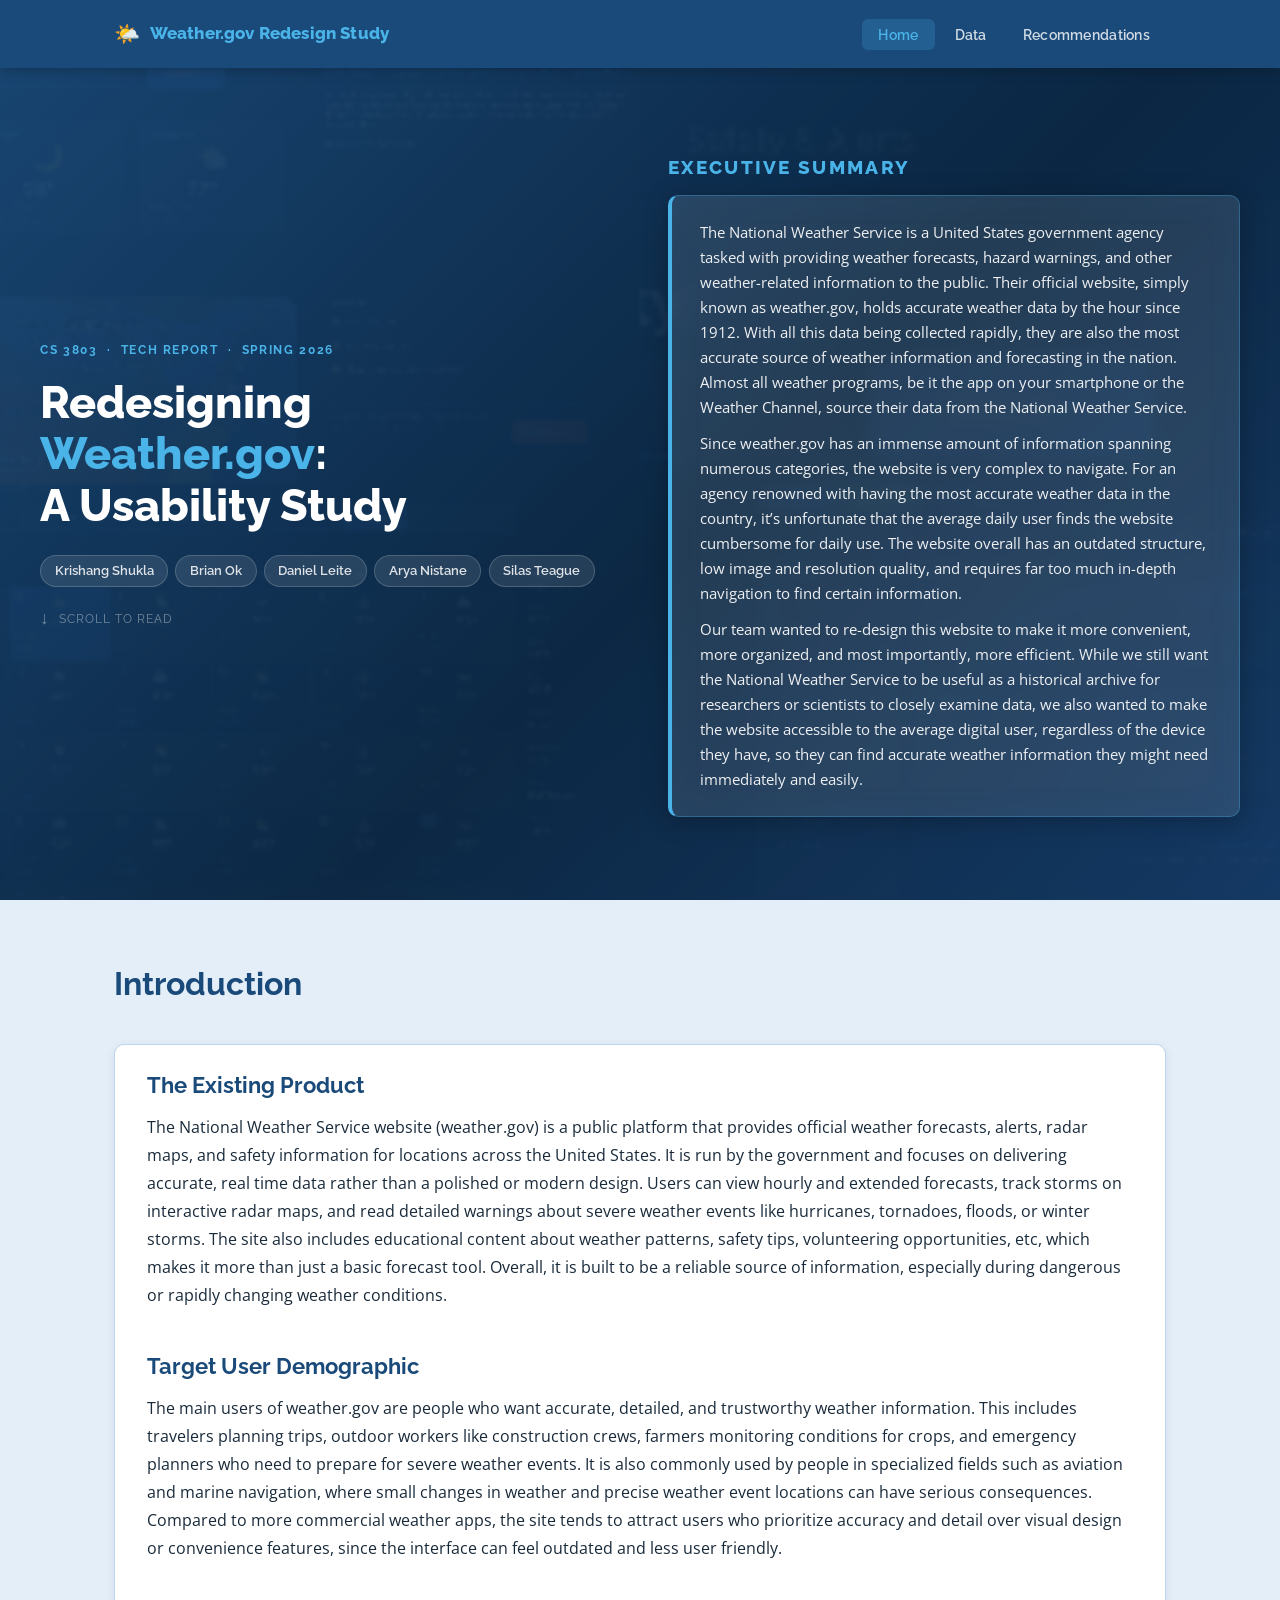
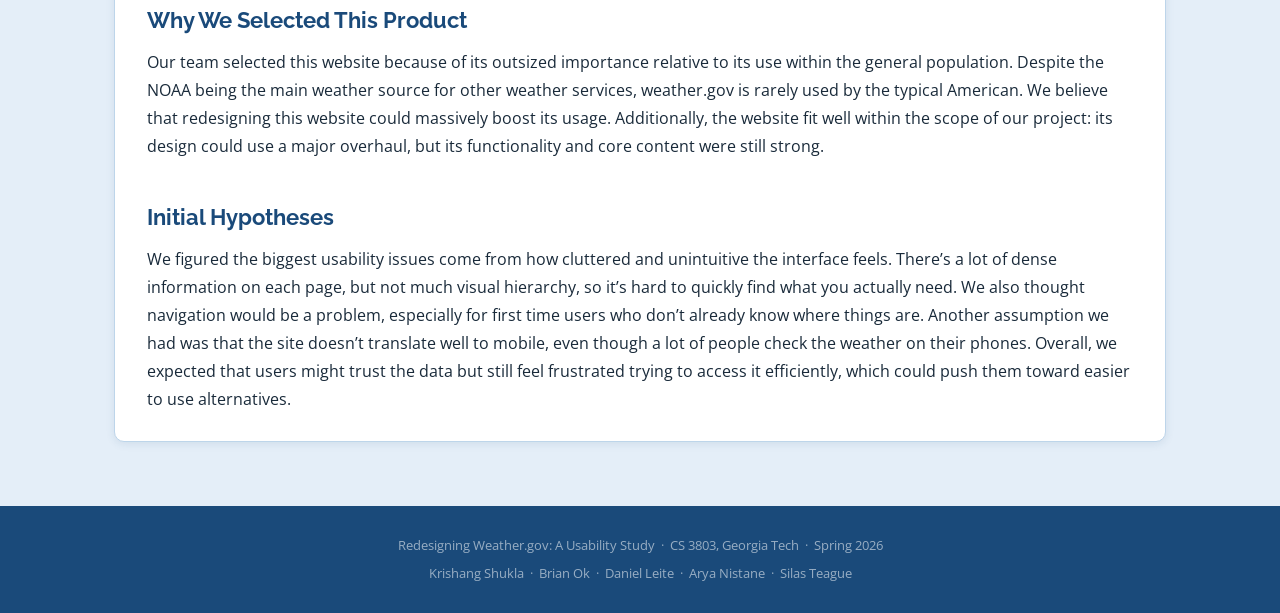
==== commit ea65955d: "fix image order, fix paragraph" ====
--- a/index.html
+++ b/index.html
@@ -111,7 +111,7 @@
 
           <!-- ✏️ PARAGRAPH 3: Why did your team select Weather.gov? -->
           <h3>Why We Selected This Product</h3>
-          <p>Our team selected this website because of its outsized importance relative to its use within the general population. Despite the NOAA being the main weather source for other weather services, weather.gov is rarely used by the typical American. We believe that redesigning this website could massively boost its usage. Additionally the website fit will within the scope of our project; its design could use a major overhaul, but its functionality and core content were fine
+          <p>Our team selected this website because of its outsized importance relative to its use within the general population. Despite the NOAA being the main weather source for other weather services, weather.gov is rarely used by the typical American. We believe that redesigning this website could massively boost its usage. Additionally, the website fit well within the scope of our project: its design could use a major overhaul, but its functionality and core content were still strong.
           </p>
 
           <br>
--- a/styles.css
+++ b/styles.css
@@ -450,6 +450,32 @@
   border: 1px solid var(--border);
   border-radius: 0 var(--radius) var(--radius) var(--radius);
   overflow: hidden;
+  background: #f8fbfe;
+}
+
+.comparison-image {
+  width: 100%;
+  height: auto;
+  display: block;
+}
+
+.chart-grid {
+  display: grid;
+  grid-template-columns: 1fr 1fr;
+  gap: 1.25rem;
+  margin-top: 1.25rem;
+}
+
+.chart-figure {
+  margin-top: 1.25rem;
+}
+
+.figure-img {
+  width: 100%;
+  border: 1px solid var(--border);
+  border-radius: var(--radius);
+  box-shadow: var(--shadow-sm);
+  background: var(--white);
 }
 
 /* ---------- Quotes Table ---------- */
@@ -531,6 +557,14 @@
   max-width: 36ch;
 }
 
+.figma-embed-wrap iframe {
+  width: 100%;
+  min-height: 520px;
+  border: 1px solid rgba(0,0,0,0.08);
+  border-radius: 8px;
+  background: var(--white);
+}
+
 /* ---------- Footer ---------- */
 .footer {
   background-color: var(--primary);
@@ -566,15 +600,8 @@
   inset: 0;
   background-size: cover;
   background-position: center;
-  opacity: 0.18;
-  /* placeholder pattern */
-  background-image: repeating-linear-gradient(
-    45deg,
-    transparent,
-    transparent 20px,
-    rgba(74, 179, 232, 0.15) 20px,
-    rgba(74, 179, 232, 0.15) 40px
-  );
+  opacity: 0.16;
+  background-image: url('assets/images/hero-banner.png');
 }
 
 .hero-fs__bg-label {
@@ -812,7 +839,8 @@
 @media (max-width: 700px) {
   .grid-2,
   .grid-2-1,
-  .before-after-grid {
+  .before-after-grid,
+  .chart-grid {
     grid-template-columns: 1fr;
   }
 
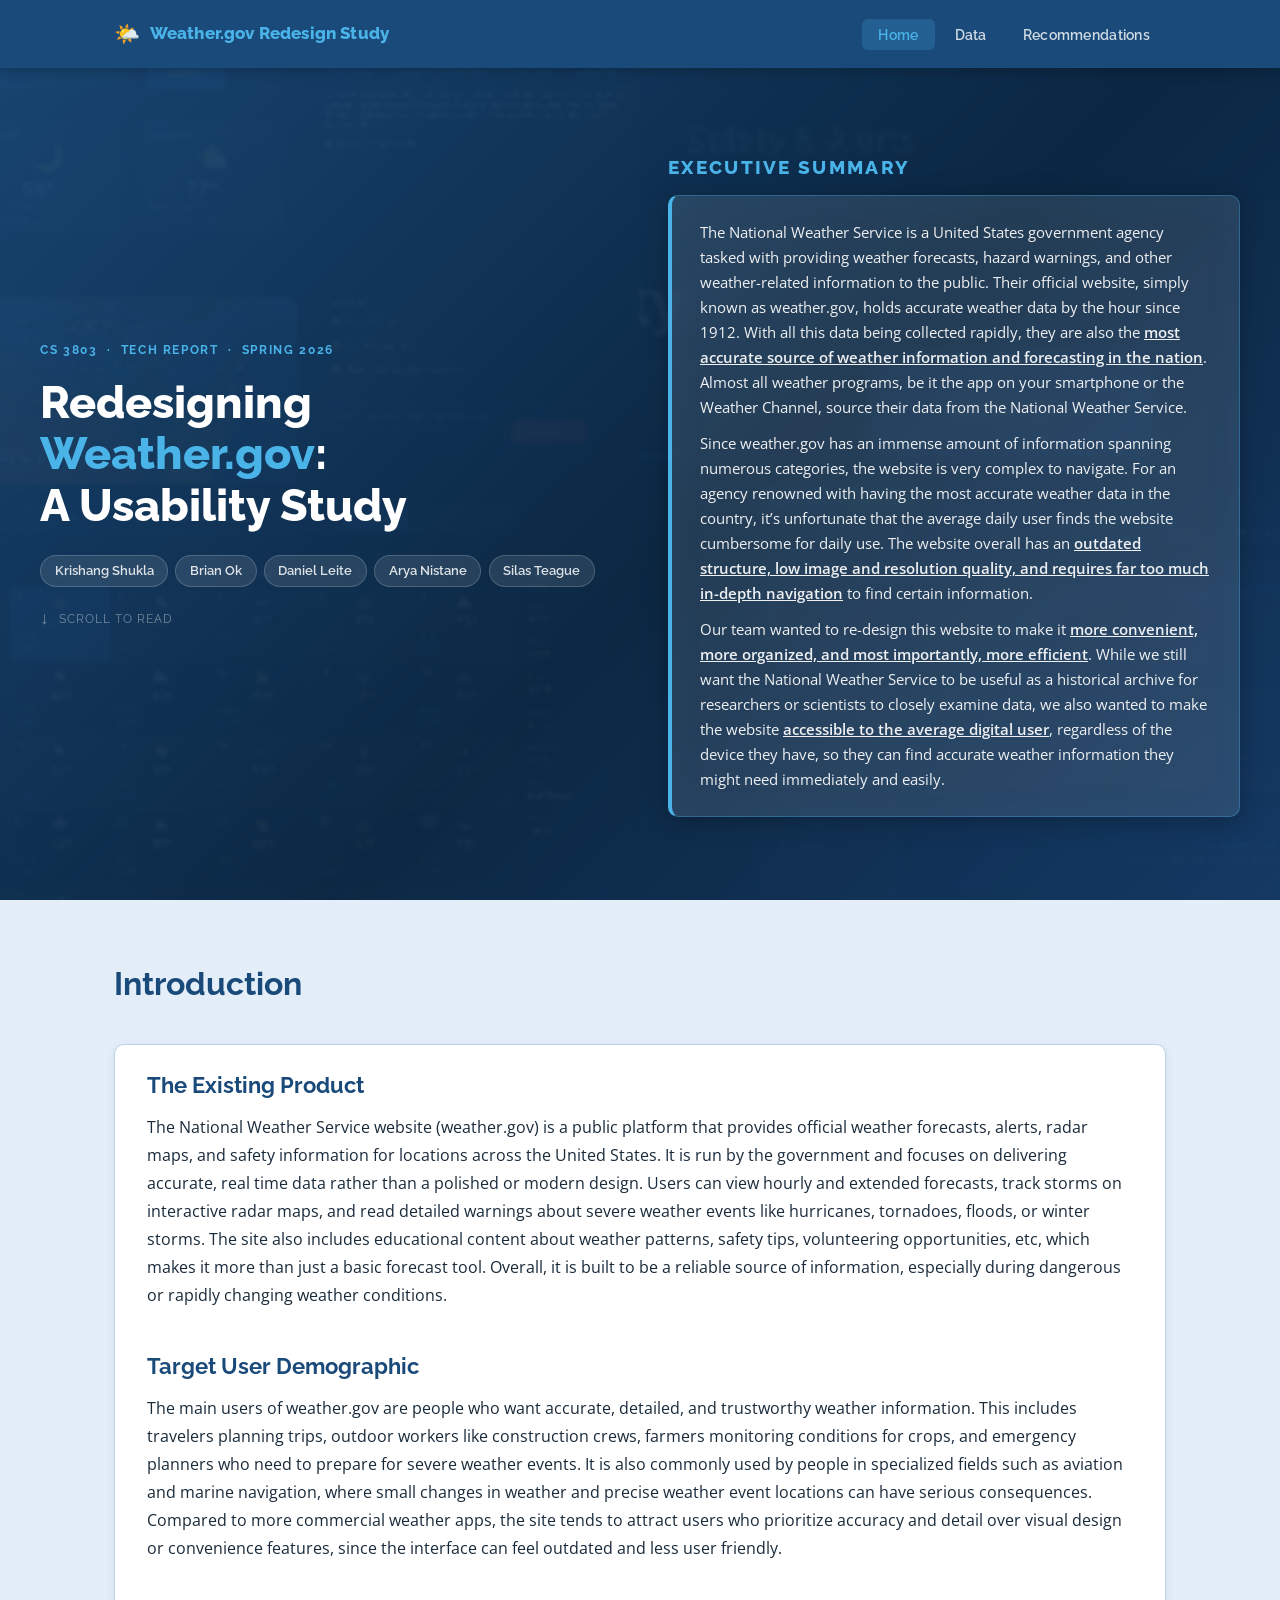
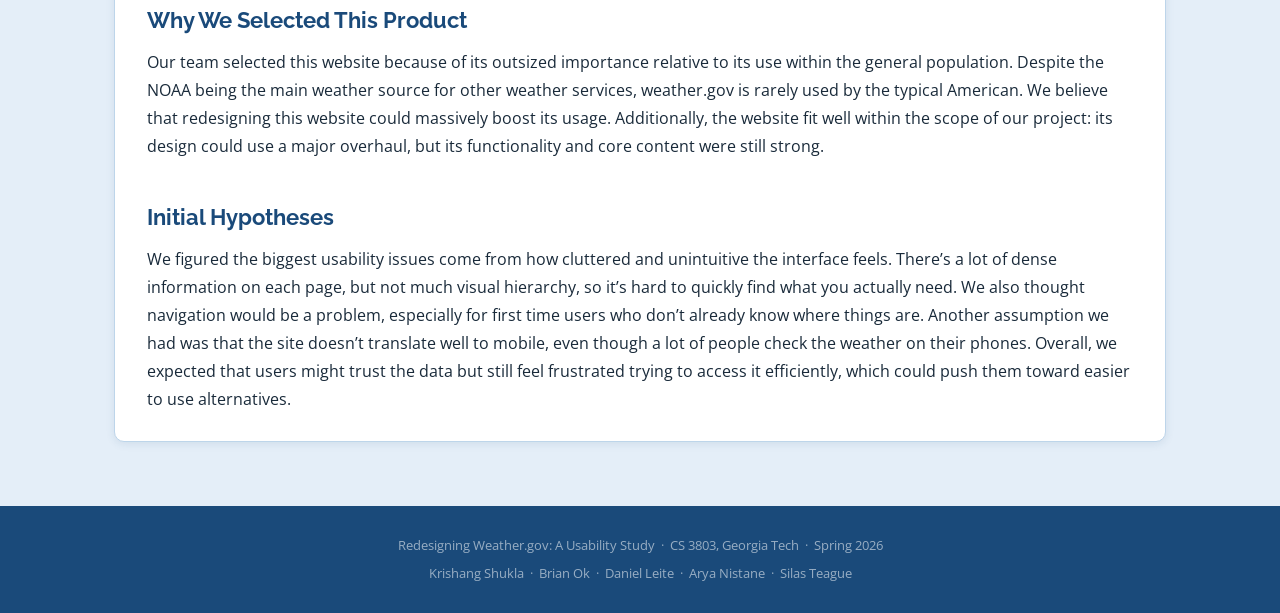
==== commit b3677432: "add bolding and underlining to exec summary" ====
--- a/index.html
+++ b/index.html
@@ -73,9 +73,9 @@
             <!-- ✏️ WRITE HERE: ~300 words. Cover (1) the product you analyzed,
                  (2) core problems discovered during testing, (3) the solution
                  you prototyped, and (4) key takeaways / recommendations. -->
-            <p>The National Weather Service is a United States government agency tasked with providing weather forecasts, hazard warnings, and other weather-related information to the public. Their official website, simply known as weather.gov, holds accurate weather data by the hour since 1912. With all this data being collected rapidly, they are also the most accurate source of weather information and forecasting in the nation. Almost all weather programs, be it the app on your smartphone or the Weather Channel, source their data from the National Weather Service.</p>
-            <p>Since weather.gov has an immense amount of information spanning numerous categories, the website is very complex to navigate. For an agency renowned with having the most accurate weather data in the country, it’s unfortunate that the average daily user finds the website cumbersome for daily use. The website overall has an outdated structure, low image and resolution quality, and requires far too much in-depth navigation to find certain information.</p>
-            <p>Our team wanted to re-design this website to make it more convenient, more organized, and most importantly, more efficient. While we still want the National Weather Service to be useful as a historical archive for researchers or scientists to closely examine data, we also wanted to make the website accessible to the average digital user, regardless of the device they have, so they can find accurate weather information they might need immediately and easily.</p>
+            <p>The National Weather Service is a United States government agency tasked with providing weather forecasts, hazard warnings, and other weather-related information to the public. Their official website, simply known as weather.gov, holds accurate weather data by the hour since 1912. With all this data being collected rapidly, they are also the <strong><u>most accurate source of weather information and forecasting in the nation</u></strong>. Almost all weather programs, be it the app on your smartphone or the Weather Channel, source their data from the National Weather Service.</p>
+            <p>Since weather.gov has an immense amount of information spanning numerous categories, the website is very complex to navigate. For an agency renowned with having the most accurate weather data in the country, it’s unfortunate that the average daily user finds the website cumbersome for daily use. The website overall has an <strong><u>outdated structure, low image and resolution quality, and requires far too much in-depth navigation</u></strong> to find certain information.</p>
+            <p>Our team wanted to re-design this website to make it <strong><u>more convenient, more organized, and most importantly, more efficient</u></strong>. While we still want the National Weather Service to be useful as a historical archive for researchers or scientists to closely examine data, we also wanted to make the website <strong><u>accessible to the average digital user</u></strong>, regardless of the device they have, so they can find accurate weather information they might need immediately and easily.</p>
 
           </div>
         </div>
